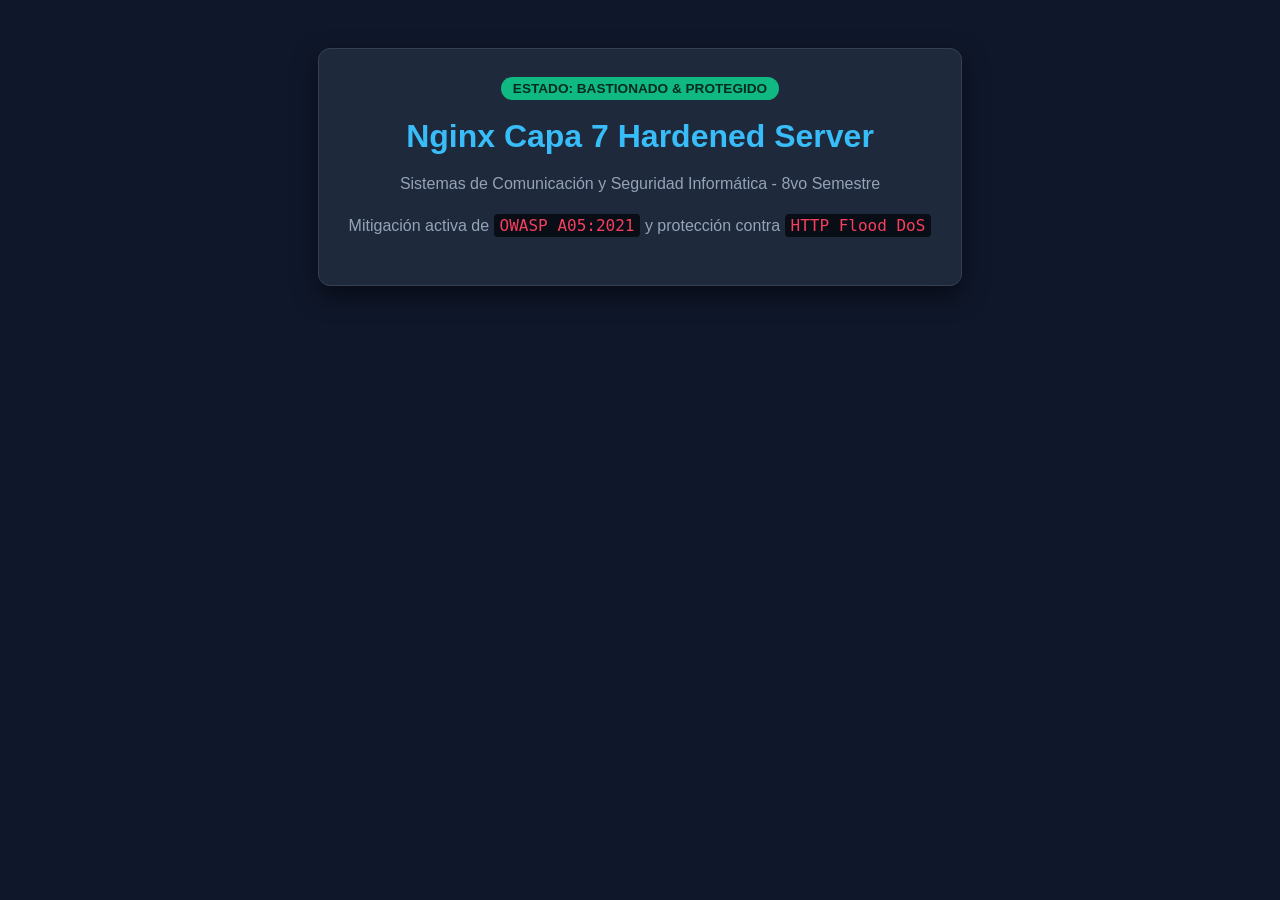
==== html/index.html @ 4eda1c68 "Add project files" ====
<!DOCTYPE html>
<html lang="es">
<head>
    <meta charset="UTF-8">
    <title>Servidor Web Bastionado - Nginx Hardened</title>
    <style>
        body { font-family: 'Segoe UI', Tahoma, Geneva, Verdana, sans-serif; background: #0f172a; color: #f8fafc; padding: 40px; text-align: center; }
        .card { background: #1e293b; border-radius: 12px; padding: 30px; display: inline-block; box-shadow: 0 10px 25px rgba(0,0,0,0.5); border: 1px solid #334155; }
        h1 { color: #38bdf8; margin-bottom: 8px; }
        .badge { background: #10b981; color: #022c22; padding: 4px 12px; border-radius: 9999px; font-weight: bold; font-size: 0.85rem; }
        p { color: #94a3b8; line-height: 1.6; }
        code { background: #090d16; padding: 2px 6px; border-radius: 4px; color: #f43f5e; font-family: Consolas, monospace; }
    </style>
</head>
<body>
    <div class="card">
        <span class="badge">ESTADO: BASTIONADO & PROTEGIDO</span>
        <h1>Nginx Capa 7 Hardened Server</h1>
        <p>Sistemas de Comunicación y Seguridad Informática - 8vo Semestre</p>
        <p>Mitigación activa de <code>OWASP A05:2021</code> y protección contra <code>HTTP Flood DoS</code></p>
    </div>
</body>
</html>
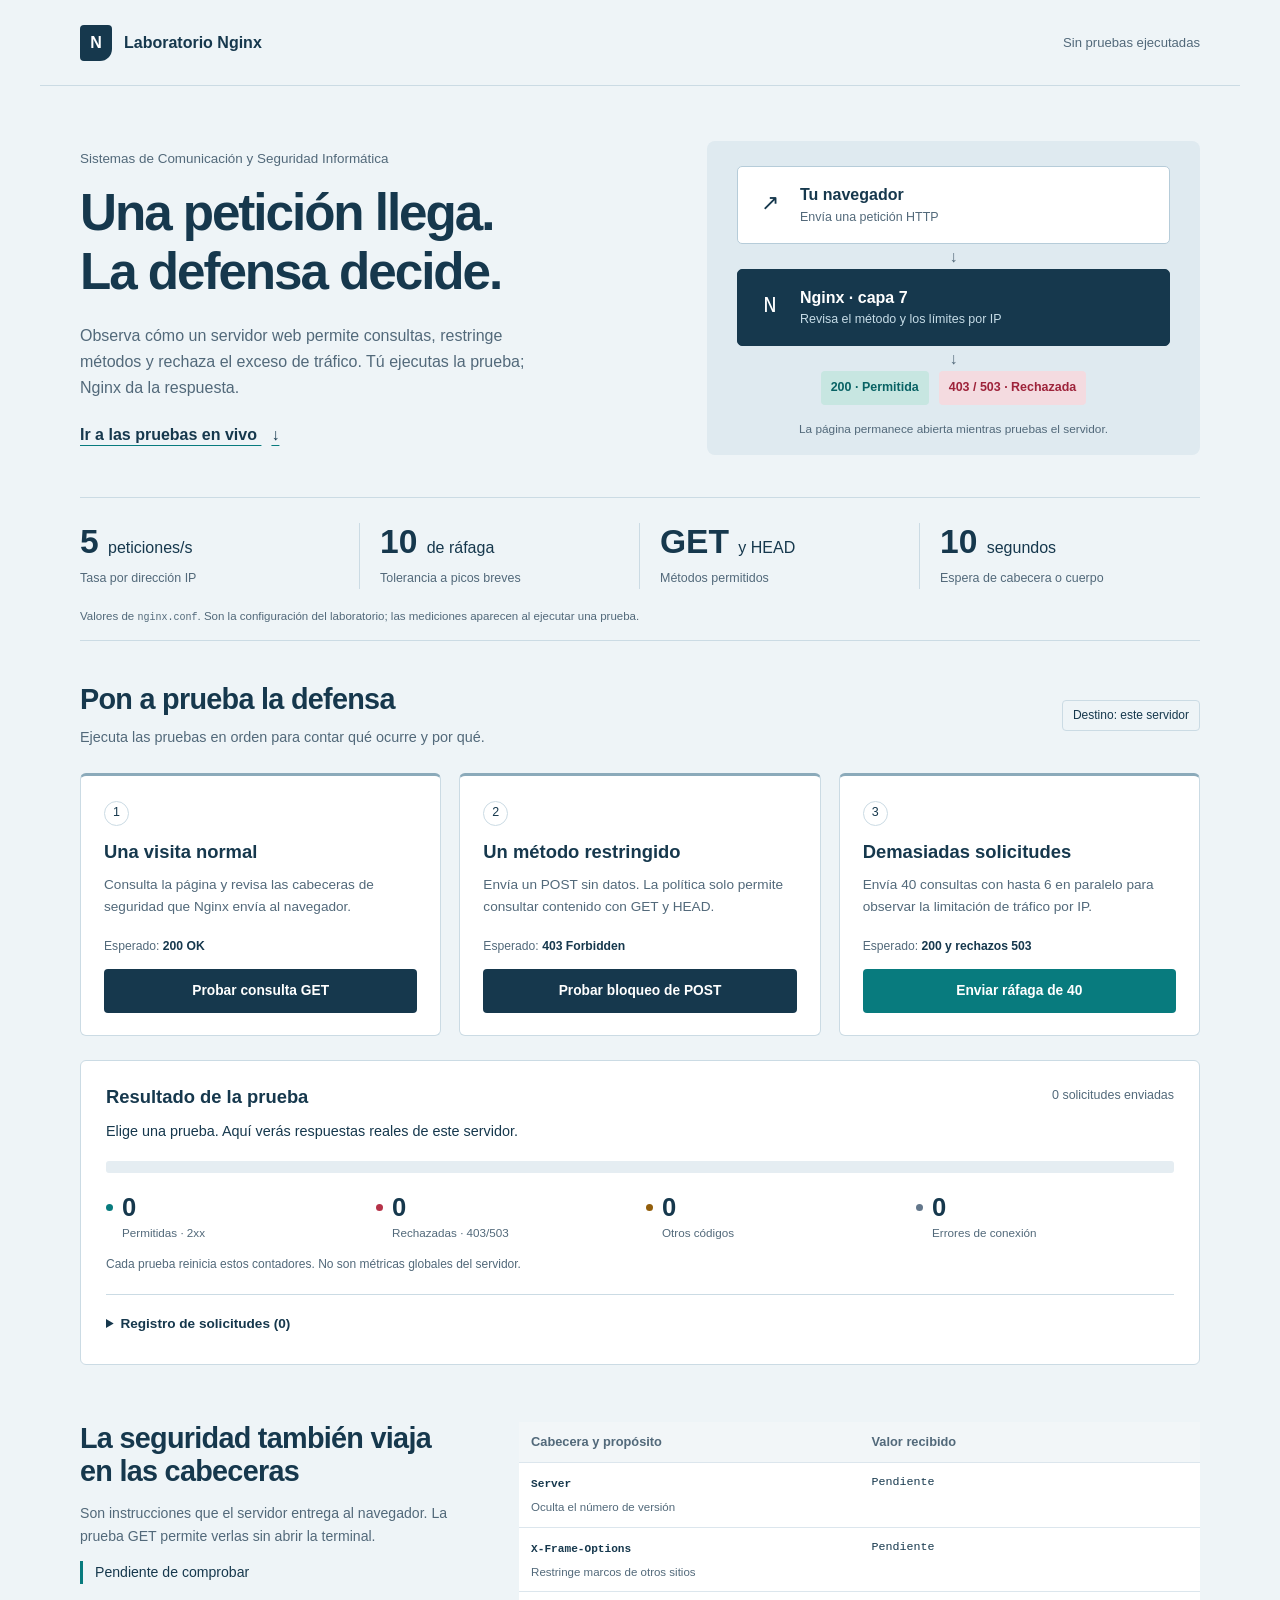
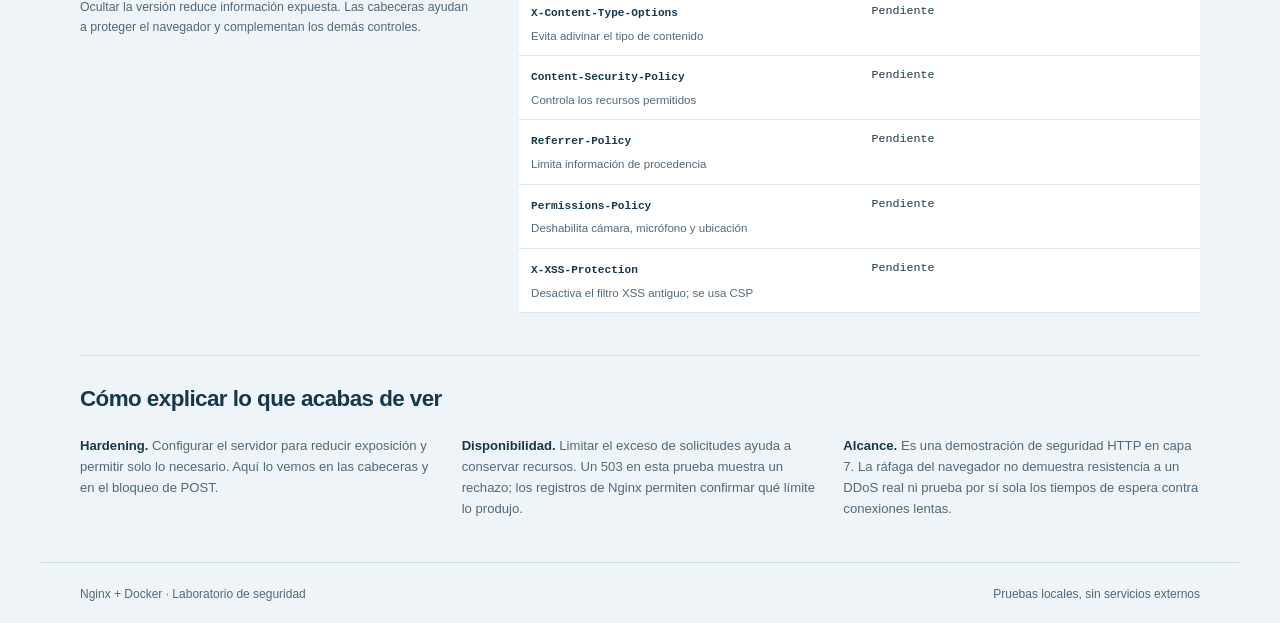
==== commit 7dd2bc4b: "panel web" ====
--- a/html/index.html
+++ b/html/index.html
@@ -2,22 +2,104 @@
 <html lang="es">
 <head>
     <meta charset="UTF-8">
-    <title>Servidor Web Bastionado - Nginx Hardened</title>
-    <style>
-        body { font-family: 'Segoe UI', Tahoma, Geneva, Verdana, sans-serif; background: #0f172a; color: #f8fafc; padding: 40px; text-align: center; }
-        .card { background: #1e293b; border-radius: 12px; padding: 30px; display: inline-block; box-shadow: 0 10px 25px rgba(0,0,0,0.5); border: 1px solid #334155; }
-        h1 { color: #38bdf8; margin-bottom: 8px; }
-        .badge { background: #10b981; color: #022c22; padding: 4px 12px; border-radius: 9999px; font-weight: bold; font-size: 0.85rem; }
-        p { color: #94a3b8; line-height: 1.6; }
-        code { background: #090d16; padding: 2px 6px; border-radius: 4px; color: #f43f5e; font-family: Consolas, monospace; }
-    </style>
+    <meta name="viewport" content="width=device-width, initial-scale=1">
+    <meta name="theme-color" content="#16384d">
+    <title>Laboratorio Nginx · Defensa en capa 7</title>
+    <link rel="icon" href="favicon.svg" type="image/svg+xml">
+    <link rel="stylesheet" href="panel.css">
+    <script src="panel.js" defer></script>
 </head>
 <body>
-    <div class="card">
-        <span class="badge">ESTADO: BASTIONADO & PROTEGIDO</span>
-        <h1>Nginx Capa 7 Hardened Server</h1>
-        <p>Sistemas de Comunicación y Seguridad Informática - 8vo Semestre</p>
-        <p>Mitigación activa de <code>OWASP A05:2021</code> y protección contra <code>HTTP Flood DoS</code></p>
-    </div>
+    <header class="topbar">
+        <a class="brand" href="#inicio"><span class="brand-mark" aria-hidden="true">N</span> Laboratorio Nginx</a>
+        <span class="connection" id="connection">Sin pruebas ejecutadas</span>
+    </header>
+
+    <main id="inicio">
+        <section class="intro" aria-labelledby="title">
+            <div>
+                <p class="subject">Sistemas de Comunicación y Seguridad Informática</p>
+                <h1 id="title">Una petición llega.<br>La defensa decide.</h1>
+                <p class="lead">Observa cómo un servidor web permite consultas, restringe métodos y rechaza el exceso de tráfico. Tú ejecutas la prueba; Nginx da la respuesta.</p>
+                <a class="text-link" href="#pruebas">Ir a las pruebas en vivo <span aria-hidden="true">↓</span></a>
+            </div>
+            <div class="flow" aria-label="Flujo: navegador, Nginx y respuesta HTTP">
+                <div class="flow-node"><span class="flow-icon" aria-hidden="true">↗</span><div><strong>Tu navegador</strong><small>Envía una petición HTTP</small></div></div>
+                <div class="flow-wire" aria-hidden="true">↓</div>
+                <div class="flow-node gateway"><span class="flow-icon" aria-hidden="true">N</span><div><strong>Nginx · capa 7</strong><small>Revisa el método y los límites por IP</small></div></div>
+                <div class="flow-wire" aria-hidden="true">↓</div>
+                <div class="flow-responses"><span class="status-ok">200 · Permitida</span><span class="status-denied">403 / 503 · Rechazada</span></div>
+                <p>La página permanece abierta mientras pruebas el servidor.</p>
+            </div>
+        </section>
+
+        <section class="policies" aria-label="Configuración del laboratorio">
+            <div><strong>5 <small>peticiones/s</small></strong><span>Tasa por dirección IP</span></div>
+            <div><strong>10 <small>de ráfaga</small></strong><span>Tolerancia a picos breves</span></div>
+            <div><strong>GET <small>y HEAD</small></strong><span>Métodos permitidos</span></div>
+            <div><strong>10 <small>segundos</small></strong><span>Espera de cabecera o cuerpo</span></div>
+            <p>Valores de <code>nginx.conf</code>. Son la configuración del laboratorio; las mediciones aparecen al ejecutar una prueba.</p>
+        </section>
+
+        <section id="pruebas" class="lab" aria-labelledby="lab-title">
+            <div class="section-heading"><div><h2 id="lab-title">Pon a prueba la defensa</h2><p>Ejecuta las pruebas en orden para contar qué ocurre y por qué.</p></div><span class="local-label">Destino: este servidor</span></div>
+            <noscript><p class="notice">Activa JavaScript para ejecutar las pruebas desde esta página.</p></noscript>
+            <div class="experiments">
+                <article>
+                    <span class="step">1</span><h3>Una visita normal</h3>
+                    <p>Consulta la página y revisa las cabeceras de seguridad que Nginx envía al navegador.</p>
+                    <p class="expectation">Esperado: <strong>200 OK</strong></p>
+                    <button type="button" data-test="normal" disabled>Probar consulta GET</button>
+                </article>
+                <article>
+                    <span class="step">2</span><h3>Un método restringido</h3>
+                    <p>Envía un POST sin datos. La política solo permite consultar contenido con GET y HEAD.</p>
+                    <p class="expectation">Esperado: <strong>403 Forbidden</strong></p>
+                    <button type="button" data-test="method" disabled>Probar bloqueo de POST</button>
+                </article>
+                <article>
+                    <span class="step">3</span><h3>Demasiadas solicitudes</h3>
+                    <p>Envía 40 consultas con hasta 6 en paralelo para observar la limitación de tráfico por IP.</p>
+                    <p class="expectation">Esperado: <strong>200 y rechazos 503</strong></p>
+                    <button type="button" class="burst-button" data-test="burst" disabled>Enviar ráfaga de 40</button>
+                </article>
+            </div>
+
+            <div class="results" aria-labelledby="result-title">
+                <div class="result-heading"><h3 id="result-title">Resultado de la prueba</h3><span id="progress-label">0 solicitudes enviadas</span></div>
+                <p id="test-message" role="status">Elige una prueba. Aquí verás respuestas reales de este servidor.</p>
+                <div class="meter" role="img" aria-label="Todavía no hay resultados" id="meter"><span id="bar-ok"></span><span id="bar-denied"></span><span id="bar-other"></span><span id="bar-error"></span></div>
+                <div class="counters">
+                    <div><span class="dot ok"></span><strong id="count-ok">0</strong><span>Permitidas · 2xx</span></div>
+                    <div><span class="dot denied"></span><strong id="count-denied">0</strong><span>Rechazadas · 403/503</span></div>
+                    <div><span class="dot other"></span><strong id="count-other">0</strong><span>Otros códigos</span></div>
+                    <div><span class="dot error"></span><strong id="count-error">0</strong><span>Errores de conexión</span></div>
+                </div>
+                <p class="test-note" id="test-note">Cada prueba reinicia estos contadores. No son métricas globales del servidor.</p>
+                <div class="result-detail" id="response-preview" hidden><strong>Respuesta 503 recibida de Nginx</strong><iframe title="Página de rechazo recibida durante la prueba" sandbox="allow-same-origin allow-top-navigation-by-user-activation" id="error-preview"></iframe></div>
+                <details id="request-details"><summary>Registro de solicitudes <span id="log-count">(0)</span></summary><div class="table-scroll"><table><caption class="sr-only">Solicitudes de la última prueba</caption><thead><tr><th scope="col">Petición</th><th scope="col">Método</th><th scope="col">Respuesta</th><th scope="col">Tiempo</th></tr></thead><tbody id="request-log"><tr><td colspan="4">Aún no se han enviado solicitudes.</td></tr></tbody></table></div></details>
+            </div>
+        </section>
+
+        <section class="audit" aria-labelledby="audit-title">
+            <div class="audit-explanation"><h2 id="audit-title">La seguridad también viaja en las cabeceras</h2><p>Son instrucciones que el servidor entrega al navegador. La prueba GET permite verlas sin abrir la terminal.</p><p id="audit-summary" class="audit-summary" role="status">Pendiente de comprobar</p><p class="muted">Ocultar la versión reduce información expuesta. Las cabeceras ayudan a proteger el navegador y complementan los demás controles.</p></div>
+            <div class="table-scroll"><table class="header-table"><caption class="sr-only">Cabeceras recibidas en la última prueba</caption><thead><tr><th scope="col">Cabecera y propósito</th><th scope="col">Valor recibido</th></tr></thead><tbody>
+                <tr><th scope="row"><code>Server</code><small>Oculta el número de versión</small></th><td data-header="server">Pendiente</td></tr>
+                <tr><th scope="row"><code>X-Frame-Options</code><small>Restringe marcos de otros sitios</small></th><td data-header="x-frame-options">Pendiente</td></tr>
+                <tr><th scope="row"><code>X-Content-Type-Options</code><small>Evita adivinar el tipo de contenido</small></th><td data-header="x-content-type-options">Pendiente</td></tr>
+                <tr><th scope="row"><code>Content-Security-Policy</code><small>Controla los recursos permitidos</small></th><td data-header="content-security-policy">Pendiente</td></tr>
+                <tr><th scope="row"><code>Referrer-Policy</code><small>Limita información de procedencia</small></th><td data-header="referrer-policy">Pendiente</td></tr>
+                <tr><th scope="row"><code>Permissions-Policy</code><small>Deshabilita cámara, micrófono y ubicación</small></th><td data-header="permissions-policy">Pendiente</td></tr>
+                <tr><th scope="row"><code>X-XSS-Protection</code><small>Desactiva el filtro XSS antiguo; se usa CSP</small></th><td data-header="x-xss-protection">Pendiente</td></tr>
+            </tbody></table></div>
+        </section>
+
+        <section class="explain" aria-labelledby="explain-title"><h2 id="explain-title">Cómo explicar lo que acabas de ver</h2><div>
+            <p><strong>Hardening.</strong> Configurar el servidor para reducir exposición y permitir solo lo necesario. Aquí lo vemos en las cabeceras y en el bloqueo de POST.</p>
+            <p><strong>Disponibilidad.</strong> Limitar el exceso de solicitudes ayuda a conservar recursos. Un 503 en esta prueba muestra un rechazo; los registros de Nginx permiten confirmar qué límite lo produjo.</p>
+            <p><strong>Alcance.</strong> Es una demostración de seguridad HTTP en capa 7. La ráfaga del navegador no demuestra resistencia a un DDoS real ni prueba por sí sola los tiempos de espera contra conexiones lentas.</p>
+        </div></section>
+    </main>
+    <footer><span>Nginx + Docker · Laboratorio de seguridad</span><span>Pruebas locales, sin servicios externos</span></footer>
 </body>
 </html>
--- a/html/panel.css
+++ b/html/panel.css
@@ -0,0 +1,140 @@
+:root { color-scheme: light; --ink: #16384d; --muted: #52697a; --paper: #eef4f7; --line: #cbdbe4; --teal: #087b7e; --red: #b53248; --amber: #925e0b; }
+* { box-sizing: border-box; }
+html { scroll-behavior: smooth; scroll-padding-top: 24px; }
+body { margin: 0; background: var(--paper); color: var(--ink); font: 16px/1.6 "Segoe UI", sans-serif; }
+a { color: inherit; }
+button, a { -webkit-tap-highlight-color: transparent; }
+:focus-visible { outline: 3px solid #c76c0d; outline-offset: 5px; }
+.topbar, main, footer { max-width: 1200px; margin: auto; padding-inline: 40px; }
+.topbar { min-height: 86px; display: flex; align-items: center; justify-content: space-between; gap: 20px; border-bottom: 1px solid var(--line); }
+.brand { display: inline-flex; align-items: center; gap: 12px; font-weight: 700; text-decoration: none; }
+.brand-mark { display: grid; place-items: center; width: 32px; height: 36px; background: var(--ink); color: white; border-radius: 4px 4px 12px 4px; }
+.connection { font-size: .82rem; color: var(--muted); text-align: right; }
+.connection.connected { color: var(--teal); }
+.intro { padding-block: 55px 42px; display: grid; grid-template-columns: 1.15fr 1fr; align-items: center; gap: 60px; }
+.subject { color: var(--muted); font-size: .84rem; margin: 0 0 14px; }
+h1, h2, h3, .policies strong { font-family: Bahnschrift, "Segoe UI", sans-serif; line-height: 1.15; font-weight: 600; }
+h1 { font-size: clamp(2.3rem, 4vw, 3.6rem); letter-spacing: -.04em; margin: 0 0 22px; }
+.lead { max-width: 52ch; color: var(--muted); margin-bottom: 22px; }
+.text-link { font-weight: 650; text-underline-offset: 5px; text-decoration-color: var(--teal); }
+.text-link span { padding-left: 10px; }
+.flow { padding: 25px 30px 16px; background: #dfeaf0; border-radius: 8px; }
+.flow-node { display: flex; gap: 16px; align-items: center; background: white; border: 1px solid #b6ccd9; padding: 15px 18px; border-radius: 5px; }
+.flow-icon { font-family: Consolas, monospace; font-size: 1.4rem; width: 28px; text-align: center; }
+.flow-node strong, .flow-node small { display: block; }
+.flow-node small { color: var(--muted); font-size: .78rem; }
+.gateway { background: var(--ink); color: white; border-color: var(--ink); }
+.gateway small { color: #c6dce7; }
+.flow-wire { text-align: center; height: 25px; line-height: 25px; color: var(--muted); }
+.flow-responses { display: flex; gap: 10px; justify-content: center; flex-wrap: wrap; font-size: .78rem; font-weight: 650; }
+.flow-responses span { border-radius: 4px; padding: 7px 10px; }
+.status-ok { color: #086264; background: #c7e6e1; }
+.status-denied { color: #9e233a; background: #f4dbe0; }
+.flow > p { font-size: .74rem; color: var(--muted); text-align: center; margin: 15px 0 0; }
+.policies { display: grid; grid-template-columns: repeat(4, 1fr); padding: 25px 0 0; border-block: 1px solid var(--line); }
+.policies > div { padding: 0 20px; border-right: 1px solid var(--line); }
+.policies > div:first-child { padding-left: 0; }
+.policies > div:nth-child(4) { border: 0; }
+.policies strong { display: block; font-size: 2.1rem; }
+.policies strong small { font-size: 1rem; font-weight: 500; }
+.policies span { display: block; font-size: .78rem; color: var(--muted); margin-top: 7px; }
+.policies > p { grid-column: 1 / -1; font-size: .72rem; color: var(--muted); margin-block: 18px 14px; }
+code { font-family: Consolas, monospace; font-size: .87em; }
+.lab { padding-block: 42px; }
+h2 { font-size: 1.8rem; letter-spacing: -.025em; margin: 0 0 10px; }
+h3 { margin: 0; font-size: 1.15rem; }
+.section-heading, .result-heading { display: flex; justify-content: space-between; align-items: center; gap: 15px; }
+.section-heading p { margin: 0; color: var(--muted); font-size: .9rem; }
+.local-label { font-size: .75rem; white-space: nowrap; padding: 5px 10px; border: 1px solid var(--line); border-radius: 4px; }
+.experiments { margin-top: 24px; display: grid; grid-template-columns: repeat(3, 1fr); gap: 18px; }
+.experiments article { position: relative; display: flex; flex-direction: column; padding: 25px 23px 22px; background: white; border: 1px solid var(--line); border-top: 3px solid #8baaba; border-radius: 6px; }
+.step { display: grid; place-items: center; font-size: .78rem; width: 25px; height: 25px; border: 1px solid var(--line); border-radius: 50%; margin-bottom: 15px; }
+.experiments p { font-size: .85rem; color: var(--muted); margin-block: 12px; }
+.experiments .expectation { margin-top: auto; padding-top: 8px; font-size: .76rem; }
+.expectation strong { color: var(--ink); }
+button { font: 600 .86rem "Segoe UI", sans-serif; background: var(--ink); color: white; border: 0; border-radius: 4px; padding: 13px 12px; cursor: pointer; min-height: 44px; }
+button:hover:enabled { background: #28556e; }
+button:disabled { cursor: wait; opacity: .55; }
+.burst-button { background: var(--teal); }
+.burst-button:hover:enabled { background: #086365; }
+.results { margin-top: 24px; padding: 25px; background: white; border: 1px solid var(--line); border-radius: 6px; }
+.result-heading > span { font-size: .78rem; color: var(--muted); text-align: right; }
+#test-message { font-size: .9rem; margin: 13px 0 18px; }
+.meter { display: flex; height: 12px; border-radius: 3px; overflow: hidden; background: #e5edf2; }
+.meter span { width: 0; }
+#bar-ok, .dot.ok { background: var(--teal); }
+#bar-denied, .dot.denied { background: var(--red); }
+#bar-other, .dot.other { background: var(--amber); }
+#bar-error, .dot.error { background: #63778b; }
+.counters { display: grid; grid-template-columns: repeat(4, 1fr); gap: 12px; margin-top: 18px; }
+.counters > div { display: grid; grid-template-columns: 8px 1fr; gap: 0 8px; align-items: center; }
+.counters strong { font-size: 1.6rem; line-height: 1.3; }
+.counters div > span:last-child { grid-column: 2; color: var(--muted); font-size: .73rem; }
+.dot { width: 7px; height: 7px; border-radius: 50%; }
+.test-note { font-size: .75rem; color: var(--muted); margin-bottom: 0; }
+.result-detail { margin-top: 22px; font-size: .85rem; }
+iframe { display: block; width: 100%; height: 235px; border: 1px solid var(--line); border-radius: 4px; margin-top: 10px; background: #fff; }
+details { margin-top: 20px; border-top: 1px solid var(--line); padding-top: 14px; }
+summary { font-size: .85rem; font-weight: 650; cursor: pointer; padding-block: 4px; }
+.table-scroll { overflow-x: auto; }
+details .table-scroll { max-height: 280px; margin-top: 10px; }
+table { width: 100%; border-collapse: collapse; font-size: .8rem; text-align: left; }
+th, td { border-bottom: 1px solid #dce6ed; padding: 10px 12px; vertical-align: top; }
+thead th { color: var(--muted); font-weight: 600; background: #f2f6f8; }
+.response-ok { color: var(--teal); }
+.response-denied { color: var(--red); }
+.response-other { color: var(--amber); }
+.audit { display: grid; grid-template-columns: .8fr 1.4fr; gap: 50px; align-items: start; padding-block: 15px 42px; }
+.audit-explanation p { font-size: .88rem; color: var(--muted); }
+.audit-summary { color: var(--ink) !important; border-left: 3px solid var(--teal); padding-left: 12px; }
+.audit-explanation .muted { font-size: .77rem; }
+.header-table { table-layout: fixed; background: white; }
+.header-table th { width: 48%; }
+.header-table small { display: block; color: var(--muted); font-weight: 400; font-size: .72rem; margin-top: 4px; }
+.header-table td { overflow-wrap: anywhere; font-family: Consolas, monospace; font-size: .73rem; }
+.explain { border-top: 1px solid var(--line); padding-block: 30px; }
+.explain h2 { font-size: 1.4rem; }
+.explain > div { display: grid; grid-template-columns: repeat(3, 1fr); gap: 25px; }
+.explain p { color: var(--muted); font-size: .82rem; }
+.explain strong { color: var(--ink); }
+footer { display: flex; justify-content: space-between; gap: 12px; padding-block: 22px; border-top: 1px solid var(--line); font-size: .75rem; color: var(--muted); }
+.notice { border-left: 3px solid var(--amber); padding: 12px; background: #fff1d8; }
+.sr-only { position: absolute; width: 1px; height: 1px; padding: 0; margin: -1px; overflow: hidden; clip-path: inset(50%); white-space: nowrap; border: 0; }
+[hidden] { display: none !important; }
+@media (max-width: 850px) {
+    .topbar, main, footer { padding-inline: 24px; }
+    .intro { gap: 25px; padding-top: 35px; }
+    .flow { padding: 20px 15px 15px; }
+    .policies strong { font-size: 1.7rem; }
+    .policies strong small { display: block; margin-top: 4px; }
+    .experiments { gap: 12px; }
+    .experiments article { padding: 20px 16px; }
+    .audit { gap: 25px; }
+}
+@media (max-width: 620px) {
+    .topbar, main, footer { padding-inline: 18px; }
+    .topbar { min-height: 72px; gap: 12px; }
+    .brand { font-size: .85rem; gap: 8px; }
+    .connection { max-width: 120px; font-size: .72rem; }
+    .intro, .audit { grid-template-columns: 1fr; }
+    .intro { padding-block: 30px; }
+    .flow { max-width: 430px; width: 100%; }
+    .policies { grid-template-columns: 1fr 1fr; row-gap: 20px; }
+    .policies > div:nth-child(2) { border-right: 0; }
+    .policies > div:nth-child(3) { padding-left: 0; }
+    .policies strong small { display: inline; font-size: .8rem; }
+    .section-heading { align-items: start; flex-direction: column; }
+    .experiments { grid-template-columns: 1fr; }
+    .experiments article { padding: 20px; }
+    .experiments .step { margin-bottom: 10px; }
+    .results { padding: 20px 16px; }
+    .result-heading { align-items: start; }
+    .result-heading h3 { max-width: 160px; }
+    .counters { grid-template-columns: 1fr 1fr; row-gap: 18px; }
+    .explain > div { grid-template-columns: 1fr; gap: 0; }
+    .header-table th { width: 56%; }
+    .header-table th, .header-table td { padding: 10px 8px; }
+    .header-table code { font-size: .74rem; overflow-wrap: anywhere; }
+    footer { flex-direction: column; }
+}
+@media (prefers-reduced-motion: reduce) { html { scroll-behavior: auto; } }
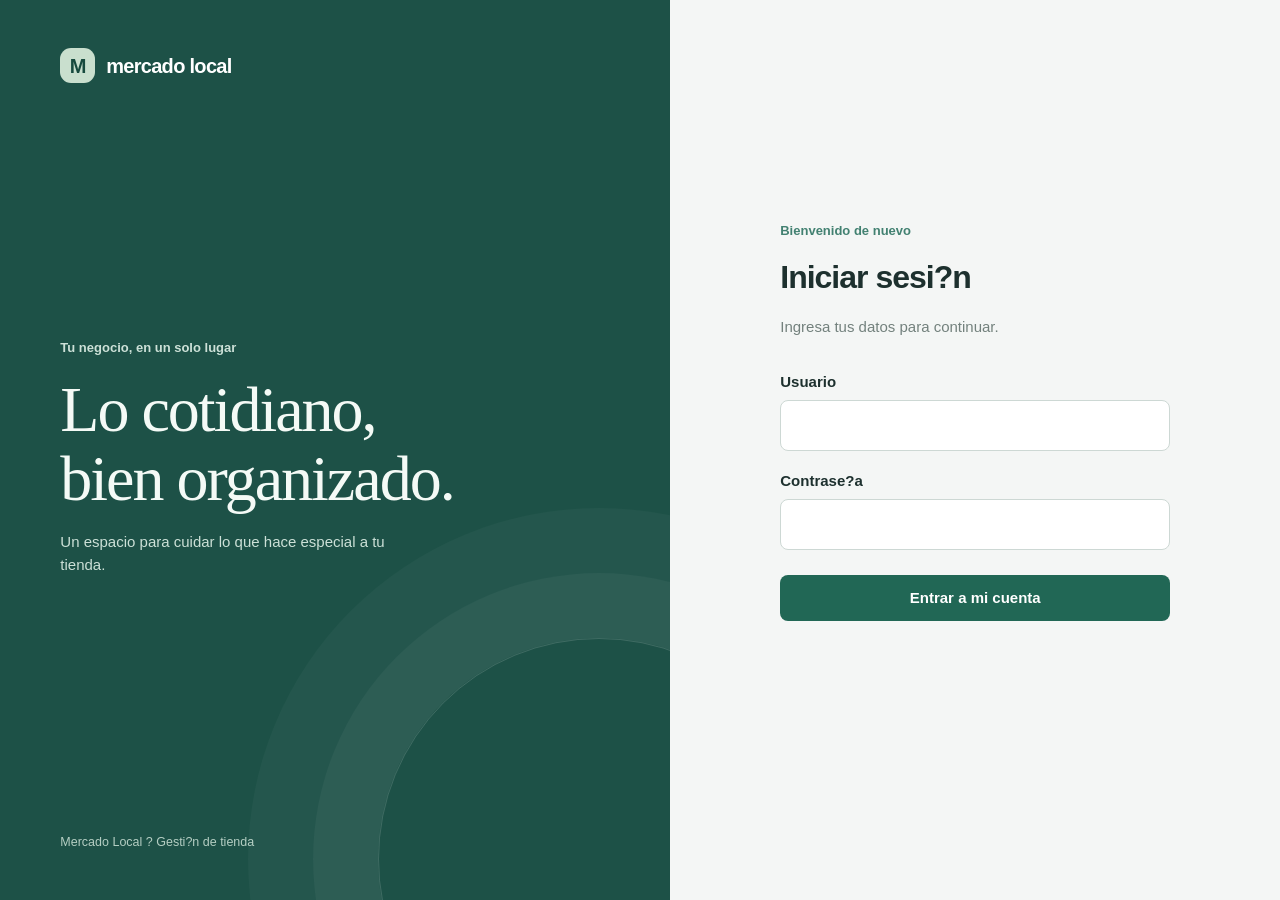
==== commit 159b9308: "prueba" ====
--- a/html/index.html
+++ b/html/index.html
@@ -1,105 +1 @@
-<!DOCTYPE html>
-<html lang="es">
-<head>
-    <meta charset="UTF-8">
-    <meta name="viewport" content="width=device-width, initial-scale=1">
-    <meta name="theme-color" content="#16384d">
-    <title>Laboratorio Nginx · Defensa en capa 7</title>
-    <link rel="icon" href="favicon.svg" type="image/svg+xml">
-    <link rel="stylesheet" href="panel.css">
-    <script src="panel.js" defer></script>
-</head>
-<body>
-    <header class="topbar">
-        <a class="brand" href="#inicio"><span class="brand-mark" aria-hidden="true">N</span> Laboratorio Nginx</a>
-        <span class="connection" id="connection">Sin pruebas ejecutadas</span>
-    </header>
-
-    <main id="inicio">
-        <section class="intro" aria-labelledby="title">
-            <div>
-                <p class="subject">Sistemas de Comunicación y Seguridad Informática</p>
-                <h1 id="title">Una petición llega.<br>La defensa decide.</h1>
-                <p class="lead">Observa cómo un servidor web permite consultas, restringe métodos y rechaza el exceso de tráfico. Tú ejecutas la prueba; Nginx da la respuesta.</p>
-                <a class="text-link" href="#pruebas">Ir a las pruebas en vivo <span aria-hidden="true">↓</span></a>
-            </div>
-            <div class="flow" aria-label="Flujo: navegador, Nginx y respuesta HTTP">
-                <div class="flow-node"><span class="flow-icon" aria-hidden="true">↗</span><div><strong>Tu navegador</strong><small>Envía una petición HTTP</small></div></div>
-                <div class="flow-wire" aria-hidden="true">↓</div>
-                <div class="flow-node gateway"><span class="flow-icon" aria-hidden="true">N</span><div><strong>Nginx · capa 7</strong><small>Revisa el método y los límites por IP</small></div></div>
-                <div class="flow-wire" aria-hidden="true">↓</div>
-                <div class="flow-responses"><span class="status-ok">200 · Permitida</span><span class="status-denied">403 / 503 · Rechazada</span></div>
-                <p>La página permanece abierta mientras pruebas el servidor.</p>
-            </div>
-        </section>
-
-        <section class="policies" aria-label="Configuración del laboratorio">
-            <div><strong>5 <small>peticiones/s</small></strong><span>Tasa por dirección IP</span></div>
-            <div><strong>10 <small>de ráfaga</small></strong><span>Tolerancia a picos breves</span></div>
-            <div><strong>GET <small>y HEAD</small></strong><span>Métodos permitidos</span></div>
-            <div><strong>10 <small>segundos</small></strong><span>Espera de cabecera o cuerpo</span></div>
-            <p>Valores de <code>nginx.conf</code>. Son la configuración del laboratorio; las mediciones aparecen al ejecutar una prueba.</p>
-        </section>
-
-        <section id="pruebas" class="lab" aria-labelledby="lab-title">
-            <div class="section-heading"><div><h2 id="lab-title">Pon a prueba la defensa</h2><p>Ejecuta las pruebas en orden para contar qué ocurre y por qué.</p></div><span class="local-label">Destino: este servidor</span></div>
-            <noscript><p class="notice">Activa JavaScript para ejecutar las pruebas desde esta página.</p></noscript>
-            <div class="experiments">
-                <article>
-                    <span class="step">1</span><h3>Una visita normal</h3>
-                    <p>Consulta la página y revisa las cabeceras de seguridad que Nginx envía al navegador.</p>
-                    <p class="expectation">Esperado: <strong>200 OK</strong></p>
-                    <button type="button" data-test="normal" disabled>Probar consulta GET</button>
-                </article>
-                <article>
-                    <span class="step">2</span><h3>Un método restringido</h3>
-                    <p>Envía un POST sin datos. La política solo permite consultar contenido con GET y HEAD.</p>
-                    <p class="expectation">Esperado: <strong>403 Forbidden</strong></p>
-                    <button type="button" data-test="method" disabled>Probar bloqueo de POST</button>
-                </article>
-                <article>
-                    <span class="step">3</span><h3>Demasiadas solicitudes</h3>
-                    <p>Envía 40 consultas con hasta 6 en paralelo para observar la limitación de tráfico por IP.</p>
-                    <p class="expectation">Esperado: <strong>200 y rechazos 503</strong></p>
-                    <button type="button" class="burst-button" data-test="burst" disabled>Enviar ráfaga de 40</button>
-                </article>
-            </div>
-
-            <div class="results" aria-labelledby="result-title">
-                <div class="result-heading"><h3 id="result-title">Resultado de la prueba</h3><span id="progress-label">0 solicitudes enviadas</span></div>
-                <p id="test-message" role="status">Elige una prueba. Aquí verás respuestas reales de este servidor.</p>
-                <div class="meter" role="img" aria-label="Todavía no hay resultados" id="meter"><span id="bar-ok"></span><span id="bar-denied"></span><span id="bar-other"></span><span id="bar-error"></span></div>
-                <div class="counters">
-                    <div><span class="dot ok"></span><strong id="count-ok">0</strong><span>Permitidas · 2xx</span></div>
-                    <div><span class="dot denied"></span><strong id="count-denied">0</strong><span>Rechazadas · 403/503</span></div>
-                    <div><span class="dot other"></span><strong id="count-other">0</strong><span>Otros códigos</span></div>
-                    <div><span class="dot error"></span><strong id="count-error">0</strong><span>Errores de conexión</span></div>
-                </div>
-                <p class="test-note" id="test-note">Cada prueba reinicia estos contadores. No son métricas globales del servidor.</p>
-                <div class="result-detail" id="response-preview" hidden><strong>Respuesta 503 recibida de Nginx</strong><iframe title="Página de rechazo recibida durante la prueba" sandbox="allow-same-origin allow-top-navigation-by-user-activation" id="error-preview"></iframe></div>
-                <details id="request-details"><summary>Registro de solicitudes <span id="log-count">(0)</span></summary><div class="table-scroll"><table><caption class="sr-only">Solicitudes de la última prueba</caption><thead><tr><th scope="col">Petición</th><th scope="col">Método</th><th scope="col">Respuesta</th><th scope="col">Tiempo</th></tr></thead><tbody id="request-log"><tr><td colspan="4">Aún no se han enviado solicitudes.</td></tr></tbody></table></div></details>
-            </div>
-        </section>
-
-        <section class="audit" aria-labelledby="audit-title">
-            <div class="audit-explanation"><h2 id="audit-title">La seguridad también viaja en las cabeceras</h2><p>Son instrucciones que el servidor entrega al navegador. La prueba GET permite verlas sin abrir la terminal.</p><p id="audit-summary" class="audit-summary" role="status">Pendiente de comprobar</p><p class="muted">Ocultar la versión reduce información expuesta. Las cabeceras ayudan a proteger el navegador y complementan los demás controles.</p></div>
-            <div class="table-scroll"><table class="header-table"><caption class="sr-only">Cabeceras recibidas en la última prueba</caption><thead><tr><th scope="col">Cabecera y propósito</th><th scope="col">Valor recibido</th></tr></thead><tbody>
-                <tr><th scope="row"><code>Server</code><small>Oculta el número de versión</small></th><td data-header="server">Pendiente</td></tr>
-                <tr><th scope="row"><code>X-Frame-Options</code><small>Restringe marcos de otros sitios</small></th><td data-header="x-frame-options">Pendiente</td></tr>
-                <tr><th scope="row"><code>X-Content-Type-Options</code><small>Evita adivinar el tipo de contenido</small></th><td data-header="x-content-type-options">Pendiente</td></tr>
-                <tr><th scope="row"><code>Content-Security-Policy</code><small>Controla los recursos permitidos</small></th><td data-header="content-security-policy">Pendiente</td></tr>
-                <tr><th scope="row"><code>Referrer-Policy</code><small>Limita información de procedencia</small></th><td data-header="referrer-policy">Pendiente</td></tr>
-                <tr><th scope="row"><code>Permissions-Policy</code><small>Deshabilita cámara, micrófono y ubicación</small></th><td data-header="permissions-policy">Pendiente</td></tr>
-                <tr><th scope="row"><code>X-XSS-Protection</code><small>Desactiva el filtro XSS antiguo; se usa CSP</small></th><td data-header="x-xss-protection">Pendiente</td></tr>
-            </tbody></table></div>
-        </section>
-
-        <section class="explain" aria-labelledby="explain-title"><h2 id="explain-title">Cómo explicar lo que acabas de ver</h2><div>
-            <p><strong>Hardening.</strong> Configurar el servidor para reducir exposición y permitir solo lo necesario. Aquí lo vemos en las cabeceras y en el bloqueo de POST.</p>
-            <p><strong>Disponibilidad.</strong> Limitar el exceso de solicitudes ayuda a conservar recursos. Un 503 en esta prueba muestra un rechazo; los registros de Nginx permiten confirmar qué límite lo produjo.</p>
-            <p><strong>Alcance.</strong> Es una demostración de seguridad HTTP en capa 7. La ráfaga del navegador no demuestra resistencia a un DDoS real ni prueba por sí sola los tiempos de espera contra conexiones lentas.</p>
-        </div></section>
-    </main>
-    <footer><span>Nginx + Docker · Laboratorio de seguridad</span><span>Pruebas locales, sin servicios externos</span></footer>
-</body>
-</html>
+<!doctype html><html lang="es"><head><meta charset="utf-8"><meta name="viewport" content="width=device-width,initial-scale=1"><title>Mercado Local</title><link rel="icon" href="favicon.svg"><link rel="stylesheet" href="panel.css"><script src="panel.js" defer></script></head><body class="login-page"><main class="login-layout"><section class="login-intro"><a class="brand light" href="/"><span>M</span> mercado local</a><div><p class="overline">Tu negocio, en un solo lugar</p><h1>Lo cotidiano,<br>bien organizado.</h1><p>Un espacio para cuidar lo que hace especial a tu tienda.</p></div><small>Mercado Local ? Gesti?n de tienda</small></section><section class="login-form-wrap"><form id="login-form" class="login-form"><p class="overline">Bienvenido de nuevo</p><h2>Iniciar sesi?n</h2><p>Ingresa tus datos para continuar.</p><label for="username">Usuario</label><input id="username" autocomplete="username" required><label for="password">Contrase?a</label><input id="password" type="password" autocomplete="current-password" required><button class="primary" type="submit">Entrar a mi cuenta</button><p id="message" role="status" class="message"></p></form></section></main></body></html>
--- a/html/panel.css
+++ b/html/panel.css
@@ -1,140 +1 @@
-:root { color-scheme: light; --ink: #16384d; --muted: #52697a; --paper: #eef4f7; --line: #cbdbe4; --teal: #087b7e; --red: #b53248; --amber: #925e0b; }
-* { box-sizing: border-box; }
-html { scroll-behavior: smooth; scroll-padding-top: 24px; }
-body { margin: 0; background: var(--paper); color: var(--ink); font: 16px/1.6 "Segoe UI", sans-serif; }
-a { color: inherit; }
-button, a { -webkit-tap-highlight-color: transparent; }
-:focus-visible { outline: 3px solid #c76c0d; outline-offset: 5px; }
-.topbar, main, footer { max-width: 1200px; margin: auto; padding-inline: 40px; }
-.topbar { min-height: 86px; display: flex; align-items: center; justify-content: space-between; gap: 20px; border-bottom: 1px solid var(--line); }
-.brand { display: inline-flex; align-items: center; gap: 12px; font-weight: 700; text-decoration: none; }
-.brand-mark { display: grid; place-items: center; width: 32px; height: 36px; background: var(--ink); color: white; border-radius: 4px 4px 12px 4px; }
-.connection { font-size: .82rem; color: var(--muted); text-align: right; }
-.connection.connected { color: var(--teal); }
-.intro { padding-block: 55px 42px; display: grid; grid-template-columns: 1.15fr 1fr; align-items: center; gap: 60px; }
-.subject { color: var(--muted); font-size: .84rem; margin: 0 0 14px; }
-h1, h2, h3, .policies strong { font-family: Bahnschrift, "Segoe UI", sans-serif; line-height: 1.15; font-weight: 600; }
-h1 { font-size: clamp(2.3rem, 4vw, 3.6rem); letter-spacing: -.04em; margin: 0 0 22px; }
-.lead { max-width: 52ch; color: var(--muted); margin-bottom: 22px; }
-.text-link { font-weight: 650; text-underline-offset: 5px; text-decoration-color: var(--teal); }
-.text-link span { padding-left: 10px; }
-.flow { padding: 25px 30px 16px; background: #dfeaf0; border-radius: 8px; }
-.flow-node { display: flex; gap: 16px; align-items: center; background: white; border: 1px solid #b6ccd9; padding: 15px 18px; border-radius: 5px; }
-.flow-icon { font-family: Consolas, monospace; font-size: 1.4rem; width: 28px; text-align: center; }
-.flow-node strong, .flow-node small { display: block; }
-.flow-node small { color: var(--muted); font-size: .78rem; }
-.gateway { background: var(--ink); color: white; border-color: var(--ink); }
-.gateway small { color: #c6dce7; }
-.flow-wire { text-align: center; height: 25px; line-height: 25px; color: var(--muted); }
-.flow-responses { display: flex; gap: 10px; justify-content: center; flex-wrap: wrap; font-size: .78rem; font-weight: 650; }
-.flow-responses span { border-radius: 4px; padding: 7px 10px; }
-.status-ok { color: #086264; background: #c7e6e1; }
-.status-denied { color: #9e233a; background: #f4dbe0; }
-.flow > p { font-size: .74rem; color: var(--muted); text-align: center; margin: 15px 0 0; }
-.policies { display: grid; grid-template-columns: repeat(4, 1fr); padding: 25px 0 0; border-block: 1px solid var(--line); }
-.policies > div { padding: 0 20px; border-right: 1px solid var(--line); }
-.policies > div:first-child { padding-left: 0; }
-.policies > div:nth-child(4) { border: 0; }
-.policies strong { display: block; font-size: 2.1rem; }
-.policies strong small { font-size: 1rem; font-weight: 500; }
-.policies span { display: block; font-size: .78rem; color: var(--muted); margin-top: 7px; }
-.policies > p { grid-column: 1 / -1; font-size: .72rem; color: var(--muted); margin-block: 18px 14px; }
-code { font-family: Consolas, monospace; font-size: .87em; }
-.lab { padding-block: 42px; }
-h2 { font-size: 1.8rem; letter-spacing: -.025em; margin: 0 0 10px; }
-h3 { margin: 0; font-size: 1.15rem; }
-.section-heading, .result-heading { display: flex; justify-content: space-between; align-items: center; gap: 15px; }
-.section-heading p { margin: 0; color: var(--muted); font-size: .9rem; }
-.local-label { font-size: .75rem; white-space: nowrap; padding: 5px 10px; border: 1px solid var(--line); border-radius: 4px; }
-.experiments { margin-top: 24px; display: grid; grid-template-columns: repeat(3, 1fr); gap: 18px; }
-.experiments article { position: relative; display: flex; flex-direction: column; padding: 25px 23px 22px; background: white; border: 1px solid var(--line); border-top: 3px solid #8baaba; border-radius: 6px; }
-.step { display: grid; place-items: center; font-size: .78rem; width: 25px; height: 25px; border: 1px solid var(--line); border-radius: 50%; margin-bottom: 15px; }
-.experiments p { font-size: .85rem; color: var(--muted); margin-block: 12px; }
-.experiments .expectation { margin-top: auto; padding-top: 8px; font-size: .76rem; }
-.expectation strong { color: var(--ink); }
-button { font: 600 .86rem "Segoe UI", sans-serif; background: var(--ink); color: white; border: 0; border-radius: 4px; padding: 13px 12px; cursor: pointer; min-height: 44px; }
-button:hover:enabled { background: #28556e; }
-button:disabled { cursor: wait; opacity: .55; }
-.burst-button { background: var(--teal); }
-.burst-button:hover:enabled { background: #086365; }
-.results { margin-top: 24px; padding: 25px; background: white; border: 1px solid var(--line); border-radius: 6px; }
-.result-heading > span { font-size: .78rem; color: var(--muted); text-align: right; }
-#test-message { font-size: .9rem; margin: 13px 0 18px; }
-.meter { display: flex; height: 12px; border-radius: 3px; overflow: hidden; background: #e5edf2; }
-.meter span { width: 0; }
-#bar-ok, .dot.ok { background: var(--teal); }
-#bar-denied, .dot.denied { background: var(--red); }
-#bar-other, .dot.other { background: var(--amber); }
-#bar-error, .dot.error { background: #63778b; }
-.counters { display: grid; grid-template-columns: repeat(4, 1fr); gap: 12px; margin-top: 18px; }
-.counters > div { display: grid; grid-template-columns: 8px 1fr; gap: 0 8px; align-items: center; }
-.counters strong { font-size: 1.6rem; line-height: 1.3; }
-.counters div > span:last-child { grid-column: 2; color: var(--muted); font-size: .73rem; }
-.dot { width: 7px; height: 7px; border-radius: 50%; }
-.test-note { font-size: .75rem; color: var(--muted); margin-bottom: 0; }
-.result-detail { margin-top: 22px; font-size: .85rem; }
-iframe { display: block; width: 100%; height: 235px; border: 1px solid var(--line); border-radius: 4px; margin-top: 10px; background: #fff; }
-details { margin-top: 20px; border-top: 1px solid var(--line); padding-top: 14px; }
-summary { font-size: .85rem; font-weight: 650; cursor: pointer; padding-block: 4px; }
-.table-scroll { overflow-x: auto; }
-details .table-scroll { max-height: 280px; margin-top: 10px; }
-table { width: 100%; border-collapse: collapse; font-size: .8rem; text-align: left; }
-th, td { border-bottom: 1px solid #dce6ed; padding: 10px 12px; vertical-align: top; }
-thead th { color: var(--muted); font-weight: 600; background: #f2f6f8; }
-.response-ok { color: var(--teal); }
-.response-denied { color: var(--red); }
-.response-other { color: var(--amber); }
-.audit { display: grid; grid-template-columns: .8fr 1.4fr; gap: 50px; align-items: start; padding-block: 15px 42px; }
-.audit-explanation p { font-size: .88rem; color: var(--muted); }
-.audit-summary { color: var(--ink) !important; border-left: 3px solid var(--teal); padding-left: 12px; }
-.audit-explanation .muted { font-size: .77rem; }
-.header-table { table-layout: fixed; background: white; }
-.header-table th { width: 48%; }
-.header-table small { display: block; color: var(--muted); font-weight: 400; font-size: .72rem; margin-top: 4px; }
-.header-table td { overflow-wrap: anywhere; font-family: Consolas, monospace; font-size: .73rem; }
-.explain { border-top: 1px solid var(--line); padding-block: 30px; }
-.explain h2 { font-size: 1.4rem; }
-.explain > div { display: grid; grid-template-columns: repeat(3, 1fr); gap: 25px; }
-.explain p { color: var(--muted); font-size: .82rem; }
-.explain strong { color: var(--ink); }
-footer { display: flex; justify-content: space-between; gap: 12px; padding-block: 22px; border-top: 1px solid var(--line); font-size: .75rem; color: var(--muted); }
-.notice { border-left: 3px solid var(--amber); padding: 12px; background: #fff1d8; }
-.sr-only { position: absolute; width: 1px; height: 1px; padding: 0; margin: -1px; overflow: hidden; clip-path: inset(50%); white-space: nowrap; border: 0; }
-[hidden] { display: none !important; }
-@media (max-width: 850px) {
-    .topbar, main, footer { padding-inline: 24px; }
-    .intro { gap: 25px; padding-top: 35px; }
-    .flow { padding: 20px 15px 15px; }
-    .policies strong { font-size: 1.7rem; }
-    .policies strong small { display: block; margin-top: 4px; }
-    .experiments { gap: 12px; }
-    .experiments article { padding: 20px 16px; }
-    .audit { gap: 25px; }
-}
-@media (max-width: 620px) {
-    .topbar, main, footer { padding-inline: 18px; }
-    .topbar { min-height: 72px; gap: 12px; }
-    .brand { font-size: .85rem; gap: 8px; }
-    .connection { max-width: 120px; font-size: .72rem; }
-    .intro, .audit { grid-template-columns: 1fr; }
-    .intro { padding-block: 30px; }
-    .flow { max-width: 430px; width: 100%; }
-    .policies { grid-template-columns: 1fr 1fr; row-gap: 20px; }
-    .policies > div:nth-child(2) { border-right: 0; }
-    .policies > div:nth-child(3) { padding-left: 0; }
-    .policies strong small { display: inline; font-size: .8rem; }
-    .section-heading { align-items: start; flex-direction: column; }
-    .experiments { grid-template-columns: 1fr; }
-    .experiments article { padding: 20px; }
-    .experiments .step { margin-bottom: 10px; }
-    .results { padding: 20px 16px; }
-    .result-heading { align-items: start; }
-    .result-heading h3 { max-width: 160px; }
-    .counters { grid-template-columns: 1fr 1fr; row-gap: 18px; }
-    .explain > div { grid-template-columns: 1fr; gap: 0; }
-    .header-table th { width: 56%; }
-    .header-table th, .header-table td { padding: 10px 8px; }
-    .header-table code { font-size: .74rem; overflow-wrap: anywhere; }
-    footer { flex-direction: column; }
-}
-@media (prefers-reduced-motion: reduce) { html { scroll-behavior: auto; } }
+*{box-sizing:border-box}body{margin:0;background:#f4f6f5;color:#1d302e;font:15px/1.5 "Segoe UI",sans-serif}a{color:inherit;text-decoration:none}button,input{font:inherit}button{cursor:pointer}button:disabled{opacity:.6;cursor:wait}.brand{font-size:20px;font-weight:750;letter-spacing:-.7px;white-space:nowrap}.brand span{display:inline-grid;place-items:center;background:#236a59;color:white;width:35px;height:35px;border-radius:11px;margin-right:6px}.light{color:white}.light span{background:#c9dfce;color:#174a3e}.login-layout{min-height:100vh;display:grid;grid-template-columns:1.1fr 1fr}.login-intro{background:#1d5147;color:#f4faf6;display:flex;flex-direction:column;justify-content:space-between;padding:48px 9%;position:relative;overflow:hidden}.login-intro:after{content:"";position:absolute;width:440px;height:440px;border:1px solid #ffffff26;border-radius:50%;right:-150px;bottom:-180px;box-shadow:0 0 0 65px #ffffff0a,0 0 0 130px #ffffff08}.login-intro h1{font: 500 clamp(46px,5vw,72px)/1.08 Georgia,serif;letter-spacing:-2px;margin:18px 0}.login-intro p{color:#cce0d7;max-width:350px}.login-intro small{color:#b5cec3}.overline{font-size:13px;font-weight:700;color:#428171}.login-form-wrap{display:grid;place-items:center;padding:36px}.login-form{width:min(100%,390px)}h2{font-size:21px;margin:0}h1{letter-spacing:-1.5px}.login-form h2{font-size:32px;letter-spacing:-1px}.login-form>p:not(.overline){color:#73817d;margin-bottom:32px}.login-form label{display:block;font-weight:600;margin:19px 0 7px}.login-form input{width:100%;padding:13px;border:1px solid #cdd8d4;border-radius:8px;background:#fff;outline-color:#236a59}.primary,.secondary{border:0;border-radius:8px;padding:12px 18px;font-weight:650}.primary{background:#216755;color:white}.login-form .primary{width:100%;margin-top:25px}.secondary{background:#e9f1ed;color:#225a4c}.message{color:#aa3838!important;min-height:24px}header{background:white;border-bottom:1px solid #e2e8e5;padding:16px max(5%,calc((100vw - 1200px)/2));display:flex;align-items:center;justify-content:space-between;gap:20px}nav{display:flex;align-items:center;gap:28px;color:#586a64;font-size:14px}nav a:hover{color:#216755}.text-button{border:0;background:none;color:#586a64;padding:0}.container{max-width:1200px;margin:auto;padding:48px 24px}.page-heading{display:flex;justify-content:space-between;align-items:center;gap:20px;margin-bottom:32px}.page-heading h1{font-size:34px;margin:2px 0}.page-heading p,.card-title p,.traffic p{color:#7a8983;margin:5px 0}.badge{border-radius:30px;padding:7px 12px;background:#e5f3e9;color:#267152;font-size:12px;white-space:nowrap}.summary{display:grid;grid-template-columns:repeat(3,1fr);background:white;border:1px solid #e3eae6;border-radius:12px;margin-bottom:25px}.summary>div{padding:23px 26px;border-right:1px solid #e8eeeb}.summary>div:last-child{border:0}.summary span{display:block;color:#82908b;font-size:13px}.summary strong{display:block;font-size:28px;margin-top:8px}.summary .active{font-size:20px;color:#31815e}.monitor-stats{grid-template-columns:repeat(5,1fr)}.monitor-stats>div{padding:18px}.card{background:white;border:1px solid #e3eae6;border-radius:12px;overflow:hidden;margin-bottom:25px}.card-title{display:flex;align-items:center;justify-content:space-between;padding:24px}.table-wrap{overflow:auto}table{border-collapse:collapse;width:100%;text-align:left}th,td{padding:15px 24px;border-top:1px solid #edf1ef;white-space:nowrap}th{background:#fafcfb;color:#83918b;font-size:12px;font-weight:600}td{font-size:14px}.traffic{padding:24px;display:flex;align-items:center;justify-content:space-between;gap:20px;flex-wrap:wrap}.traffic p{margin:4px 0}.code{display:inline-block;border-radius:20px;background:#e8f4ec;color:#287251;padding:3px 10px;font-weight:700}.code.error{background:#fff0ed;color:#b15243}@media(max-width:760px){.login-layout{grid-template-columns:1fr}.login-intro{min-height:260px;padding:30px}.login-intro h1{font-size:42px}.login-intro small{display:none}.login-form-wrap{padding:40px 25px}header{align-items:flex-start;flex-direction:column}nav{gap:18px;flex-wrap:wrap}.page-heading{align-items:flex-start;flex-direction:column}.summary,.monitor-stats{grid-template-columns:repeat(2,1fr)}.summary>div{border-bottom:1px solid #e8eeeb}.container{padding:30px 16px}.page-heading h1{font-size:27px}}
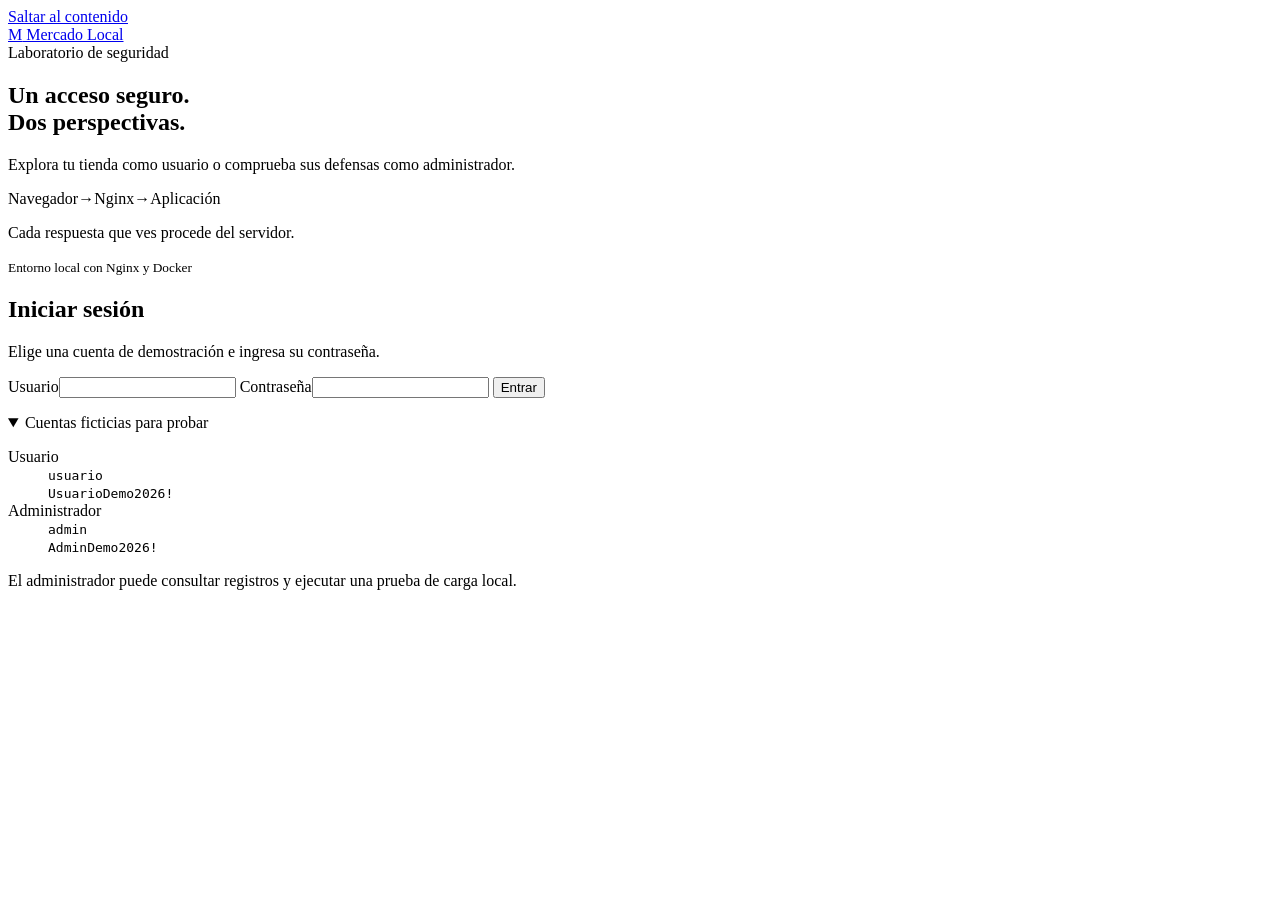
==== commit 9fd7cece: "WAAA" ====
--- a/html/index.html
+++ b/html/index.html
@@ -1 +1,30 @@
-<!doctype html><html lang="es"><head><meta charset="utf-8"><meta name="viewport" content="width=device-width,initial-scale=1"><title>Mercado Local</title><link rel="icon" href="favicon.svg"><link rel="stylesheet" href="panel.css"><script src="panel.js" defer></script></head><body class="login-page"><main class="login-layout"><section class="login-intro"><a class="brand light" href="/"><span>M</span> mercado local</a><div><p class="overline">Tu negocio, en un solo lugar</p><h1>Lo cotidiano,<br>bien organizado.</h1><p>Un espacio para cuidar lo que hace especial a tu tienda.</p></div><small>Mercado Local ? Gesti?n de tienda</small></section><section class="login-form-wrap"><form id="login-form" class="login-form"><p class="overline">Bienvenido de nuevo</p><h2>Iniciar sesi?n</h2><p>Ingresa tus datos para continuar.</p><label for="username">Usuario</label><input id="username" autocomplete="username" required><label for="password">Contrase?a</label><input id="password" type="password" autocomplete="current-password" required><button class="primary" type="submit">Entrar a mi cuenta</button><p id="message" role="status" class="message"></p></form></section></main></body></html>+<!doctype html>
+<html lang="es">
+<head><meta charset="utf-8"><meta name="viewport" content="width=device-width,initial-scale=1"><title>Acceso · Mercado Local</title><link rel="icon" href="/favicon.svg"><link rel="stylesheet" href="/panel.css"><script src="/panel.js" defer></script></head>
+<body class="login-page">
+<a class="skip-link" href="#main">Saltar al contenido</a>
+<main class="login-layout" id="main">
+  <section class="login-intro">
+    <a class="brand light" href="/"><span aria-hidden="true">M</span> Mercado Local</a>
+    <div class="intro-copy"><span class="pill">Laboratorio de seguridad</span><h1>Un acceso seguro.<br>Dos perspectivas.</h1><p>Explora tu tienda como usuario o comprueba sus defensas como administrador.</p>
+      <div class="flow" aria-label="Las solicitudes pasan por Nginx antes de llegar a la aplicación"><span>Navegador</span><b aria-hidden="true">→</b><span class="flow-gateway">Nginx</span><b aria-hidden="true">→</b><span>Aplicación</span></div>
+      <p class="intro-note">Cada respuesta que ves procede del servidor.</p>
+    </div>
+    <small>Entorno local con Nginx y Docker</small>
+  </section>
+  <section class="login-form-wrap">
+    <div class="login-form">
+      <h2>Iniciar sesión</h2><p class="muted">Elige una cuenta de demostración e ingresa su contraseña.</p>
+      <form id="login-form">
+        <label for="username">Usuario</label><input id="username" name="username" autocomplete="username" maxlength="80" required>
+        <label for="password">Contraseña</label><input id="password" name="password" type="password" autocomplete="current-password" maxlength="128" required>
+        <button class="primary full" type="submit">Entrar</button>
+        <p id="message" role="status" aria-live="polite" class="message"></p>
+      </form>
+      <details class="demo-accounts" open><summary>Cuentas ficticias para probar</summary>
+        <dl><div><dt>Usuario</dt><dd><code>usuario</code><br><code>UsuarioDemo2026!</code></dd></div><div><dt>Administrador</dt><dd><code>admin</code><br><code>AdminDemo2026!</code></dd></div></dl>
+      </details>
+      <p class="footnote">El administrador puede consultar registros y ejecutar una prueba de carga local.</p>
+    </div>
+  </section>
+</main></body></html>
